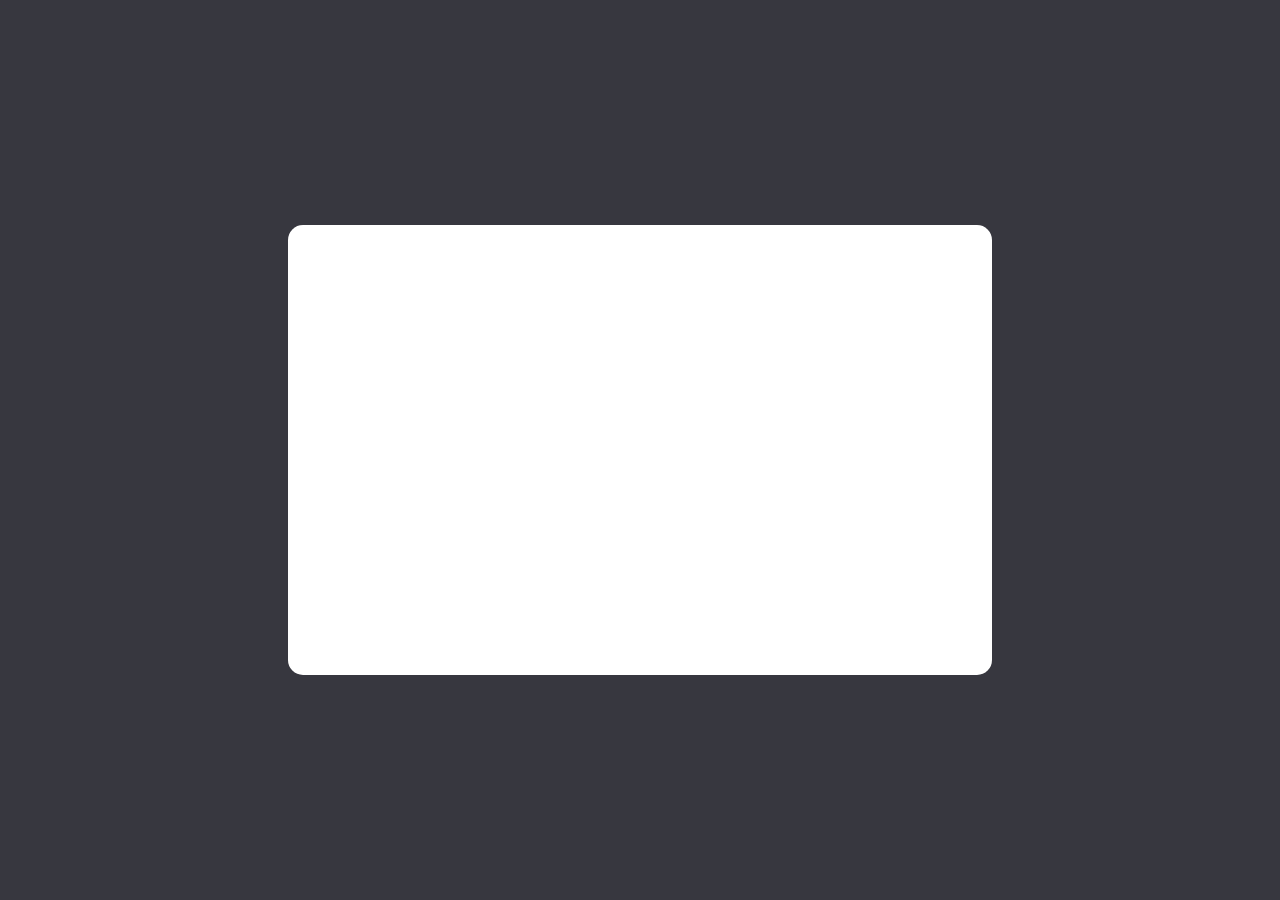
==== index.html @ 757e1ee1 "Initial code base for project" ====
<!DOCTYPE html>
<html lang="en">
<head>
    <meta charset="UTF-8">
    <meta name="viewport" content="width=device-width, initial-scale=1.0" />
    <link rel="stylesheet" href="./css/style.css" />
    <title>Memory Card Game</title>
</head>
<body>
    <div class="game-section">
        <div class="container">
        </div>
    </div>



    <script src="./js/index.js"></script>
</body>
</html>
---- css/style.css ----
/* Fonts */
/* Bungee Spice */
@import url('https://fonts.googleapis.com/css2?family=Bungee+Spice&display=swap');

/* Poppins */
@import url('https://fonts.googleapis.com/css2?family=Poppins:ital,wght@0,100;0,200;0,300;0,400;0,500;0,600;0,700;0,800;0,900;1,100;1,200;1,300;1,400;1,500;1,600;1,700;1,800;1,900&display=swap');

/* Main Framework */
:root {
    --main-font: 'Poppins', sans-serif;
    --funny-font: 'Bungee Spice', sans-serif;
    --contianer-background : #EDEDED;
    --background-color: #37373f;
    --font-default-color: #212529;
}


/* General Normalization */
*, 
*::after, 
*::before {
    padding: 0;
    margin: 0;
    box-sizing: border-box;
}

span, a {
    display: inline-block;
}

a {
    text-decoration: none;
    color: inherit;
    cursor: pointer;
}

img {
    display: block;
}

body {
    font-family: var(--main-font);
    background-color: var(--background-color);
}

h1, h2, h3, h4, h5, h6 {
    font-family: var(--main-font);
}

/* Start Project */
.game-section {
    height: 100vh;
    display: flex;
    justify-content: center;
    align-items: center;
}

.container {
    width: 55%;
    height: 50vh;
    margin-inline: auto;
    background-color: #FFF;
    border-radius: 15px;
}
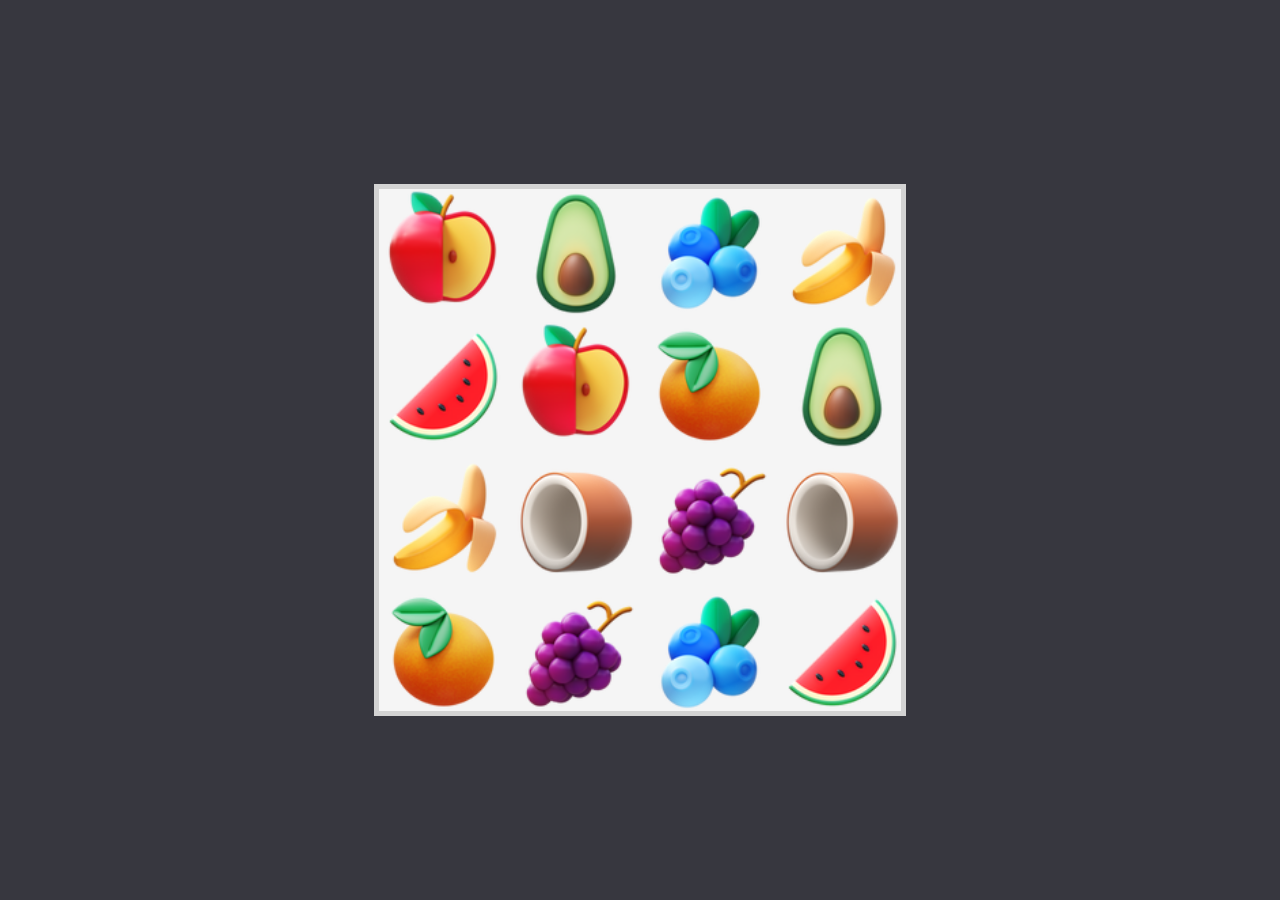
==== commit 104ea648: "initialize matrix with images + some initial styling" ====
--- a/index.html
+++ b/index.html
@@ -9,6 +9,9 @@
 <body>
     <div class="game-section">
         <div class="container">
+            <div id="matrix">
+
+            </div>
         </div>
     </div>
 
--- a/css/style.css
+++ b/css/style.css
@@ -55,14 +55,26 @@
     align-items: center;
 }
 
-.container {
+/* .container {
     width: 55%;
     height: 50vh;
     margin-inline: auto;
     background-color: #FFF;
     border-radius: 15px;
+} */
+
+#matrix {
+    height: 532px;
+    width: 532px;
+    display: grid;
+    grid-template-columns: repeat(4, 1fr); 
+    gap: 5px; 
+    background-color: whitesmoke;
+    border: 5px solid lightgrey;
 }
 
-
-
-
+.card {
+    height: 128px;
+    width: 128px; 
+    border-radius: 10px; 
+}
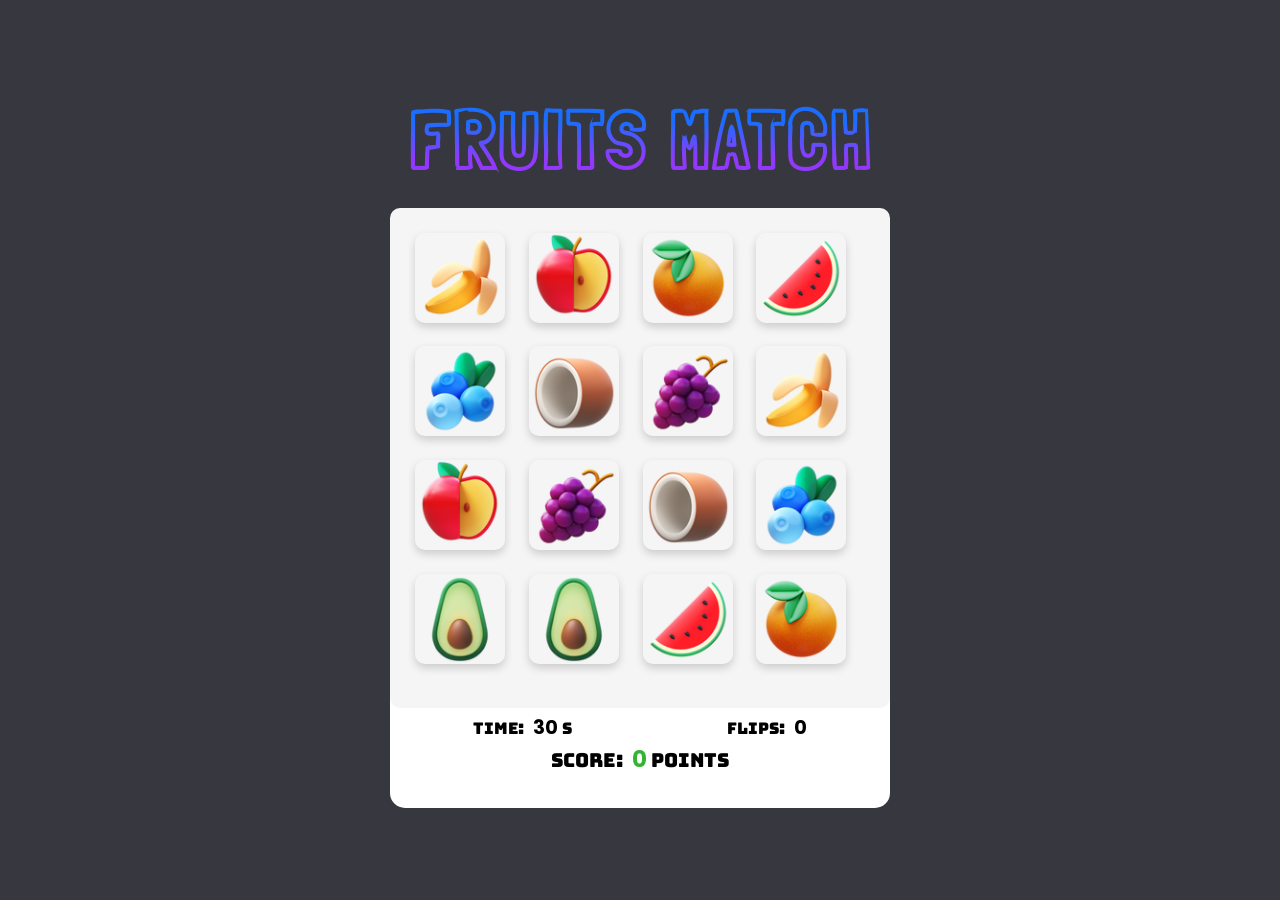
==== commit 810d70d8: "Adding initiateTime function, and the initial code for scoring system (countdown timer, and number o" ====
--- a/index.html
+++ b/index.html
@@ -7,16 +7,30 @@
     <title>Memory Card Game</title>
 </head>
 <body>
+   
     <div class="game-section">
+        <h1 class="game-name">Fruits Match</h1>
         <div class="container">
             <div id="matrix">
+            </div>
 
+            <div class="game-details">
+                <div>
+                    <span id="timer" class="timer">Time: 
+                        <span id="timer-info">30</span> s
+                    </span>
+    
+                    <span id="flips" class="flips">Flips: 
+                        <span id="flips-info">0</span>
+                    </span>
+                </div>
+            
+                <span id="score" class="score">Score: 
+                    <span id="score-info">0</span> Points
+                </span>
             </div>
         </div>
-    </div>
-
-
-
+        
     <script src="./js/index.js"></script>
 </body>
 </html>
--- a/css/style.css
+++ b/css/style.css
@@ -2,13 +2,25 @@
 /* Bungee Spice */
 @import url('https://fonts.googleapis.com/css2?family=Bungee+Spice&display=swap');
 
+/* Bungee */
+@import url('https://fonts.googleapis.com/css2?family=Bungee&display=swap');
+
 /* Poppins */
 @import url('https://fonts.googleapis.com/css2?family=Poppins:ital,wght@0,100;0,200;0,300;0,400;0,500;0,600;0,700;0,800;0,900;1,100;1,200;1,300;1,400;1,500;1,600;1,700;1,800;1,900&display=swap');
+
+/* Honk */
+@import url('https://fonts.googleapis.com/css2?family=Honk&display=swap');
+
+/* Londrina Outline */
+@import url('https://fonts.googleapis.com/css2?family=Londrina+Outline&display=swap');
+
 
 /* Main Framework */
 :root {
     --main-font: 'Poppins', sans-serif;
+    --funny-font-II: 'Bungee', sans-serif;
     --funny-font: 'Bungee Spice', sans-serif;
+    --second-funny-font : "Honk", system-ui;
     --contianer-background : #EDEDED;
     --background-color: #37373f;
     --font-default-color: #212529;
@@ -53,28 +65,133 @@
     display: flex;
     justify-content: center;
     align-items: center;
+    flex-direction: column;
 }
 
-/* .container {
-    width: 55%;
-    height: 50vh;
+.game-name {
+    font-size: 52px;
+    margin-bottom: 20px;
+    font-family: var(--funny-font);
+    font-family: "Londrina Outline", sans-serif;
+    text-transform: uppercase;
+    letter-spacing: 0.05em;
+    font-size: 5em;
+    background: linear-gradient(to bottom, #1B6DFD 30%,#9238FD 70%);
+    background-clip: inherit;
+    -webkit-text-fill-color: transparent;
+    -webkit-background-clip: text;
+}
+
+.container {
+    width: 500px;
+    height: 600px;
     margin-inline: auto;
     background-color: #FFF;
     border-radius: 15px;
-} */
+}
+
 
 #matrix {
-    height: 532px;
-    width: 532px;
+    padding: 25px;
+    height: 500px;
+    width: 500px;
     display: grid;
     grid-template-columns: repeat(4, 1fr); 
     gap: 5px; 
     background-color: whitesmoke;
-    border: 5px solid lightgrey;
+    border-radius: 10px;
 }
 
 .card {
-    height: 128px;
-    width: 128px; 
+    height: 90px;
+    width: 90px; 
     border-radius: 10px; 
+    box-shadow: 0 4px 8px rgba(0, 0, 0, 0.17); 
+    /* transition: transform 0.2s ease-in-out;  */
 }
+
+.matched {
+    animation: pulse 1.5s;
+    opacity: 0.7; 
+    /* filter: grayscale(10%); */
+    background-color: #34B433;
+}
+
+@keyframes pulse {
+    0% {
+    transform: scale(0.9);
+    box-shadow: 0 4px 8px rgba(51, 180, 51, 0.8);
+    }
+    50% {
+        transform: scale(1);
+        box-shadow: 0 3px 6px rgba(51, 180, 51, 0.6);
+    }
+    100% {
+    transform: scale(1.02);
+    box-shadow: 0 2px 4px rgba(51, 180, 51, 0.4);
+    }
+}
+
+.card.shake{
+    animation: shake 0.30s ease-in-out;
+}
+
+@keyframes shake {
+    0%, 100%{
+    transform: translateX(0);
+    }
+    20%{
+    transform: translateX(-10px);
+    }
+    40%{
+    transform: translateX(10px);
+    }
+    60%{
+    transform: translateX(-5px);
+    }
+    80%{
+    transform: translateX(5px);
+    }
+}
+
+.game-details {
+    padding: 5px;
+    margin-inline: auto;
+}
+
+.game-details div {
+    display: flex;
+    justify-content: space-around;
+    align-items: center;
+}
+
+.game-details > span {
+    text-align: center;
+    font-size: larger;
+}
+
+
+.game-details .timer,
+.game-details .flips,
+.game-details .score {
+    font-family: var(--funny-font-II);
+}
+
+.game-details .score {
+    display: block;
+}
+
+
+.game-details #flips-info, 
+.game-details #timer-info,
+.game-details #score-info {
+    font-family: var(--main-font);
+    font-weight: bolder;
+    font-size: larger;
+    margin-left: 5px;
+}
+
+.game-details #score-info {
+    color: #34B433;
+}
+
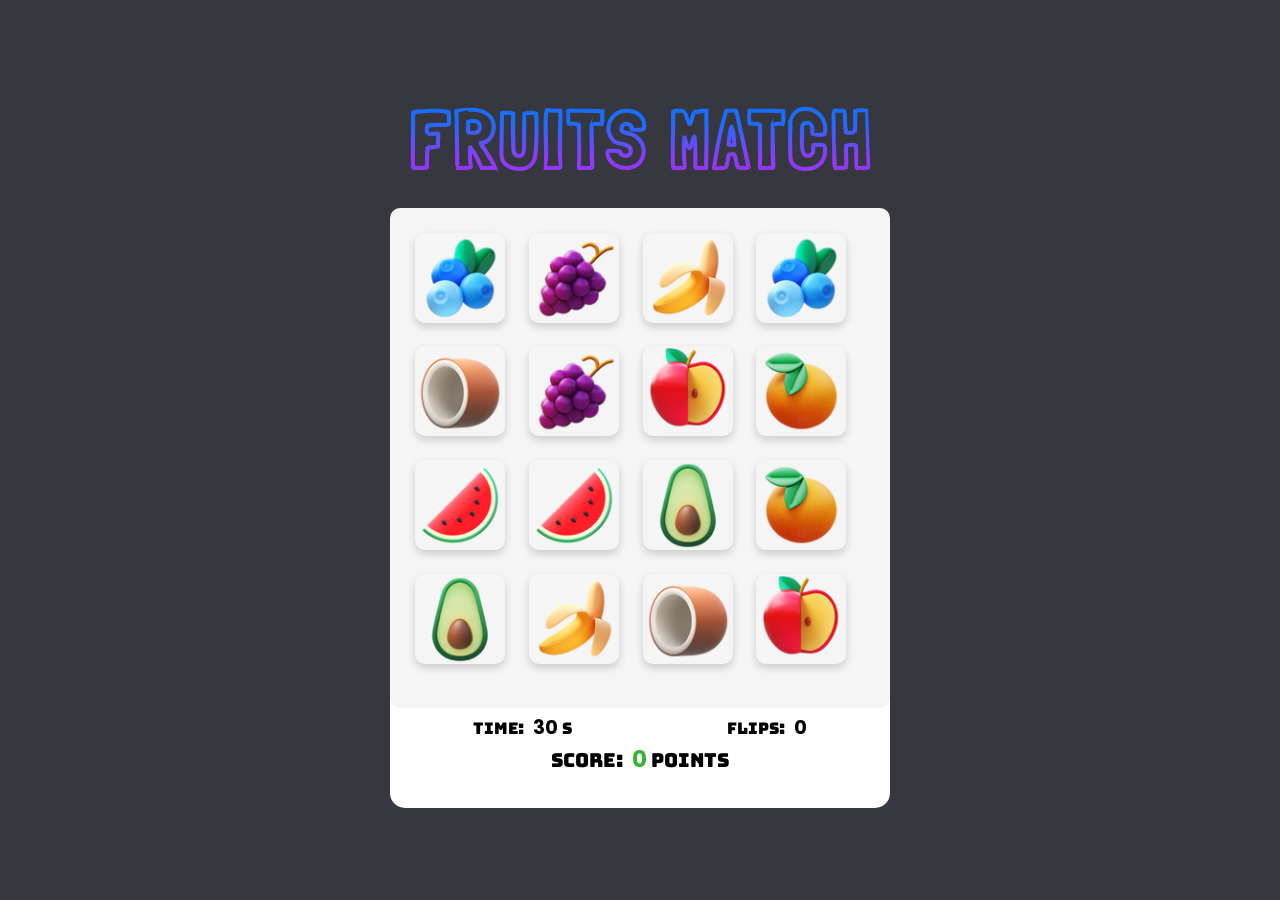
==== commit bb832c93: "Added Show Result functionality" ====
--- a/index.html
+++ b/index.html
@@ -30,7 +30,14 @@
                 </span>
             </div>
         </div>
-        
+        <div class="results-message hidden">
+            <img class="resultIcon" src="" alt="result-image">
+
+            <h1 class="message"></h1>
+            <h3 class="score-result"></h3>
+
+        </div>
+        <div class="game-overlay hidden"></div>
     <script src="./js/index.js"></script>
 </body>
 </html>
--- a/css/style.css
+++ b/css/style.css
@@ -195,3 +195,38 @@
     color: #34B433;
 }
 
+/* Results PopUp */
+.hidden {
+    display: none;
+}
+
+
+.results-message {
+    position: absolute;
+    top: 50%;
+    left: 50%;
+    transform: translate(-50%, -50%);
+    
+    width: 40%;
+    background-color: #EDEDED;
+    padding: 5rem;
+    border-radius: 10px;
+    box-shadow: 0 3rem 5rem rgba(0, 0, 0, 0.3);
+    z-index: 10;
+    text-align: center;
+}
+
+.results-message img {
+    margin-inline: auto;
+}
+
+.game-overlay {
+    position: absolute;
+    width: 100%;
+    height: 100%;
+    top: 0;
+    right: 0;
+    background-color: rgba(0, 0, 0, 0.6);
+    backdrop-filter: blur(2px);
+    z-index: 9;
+}
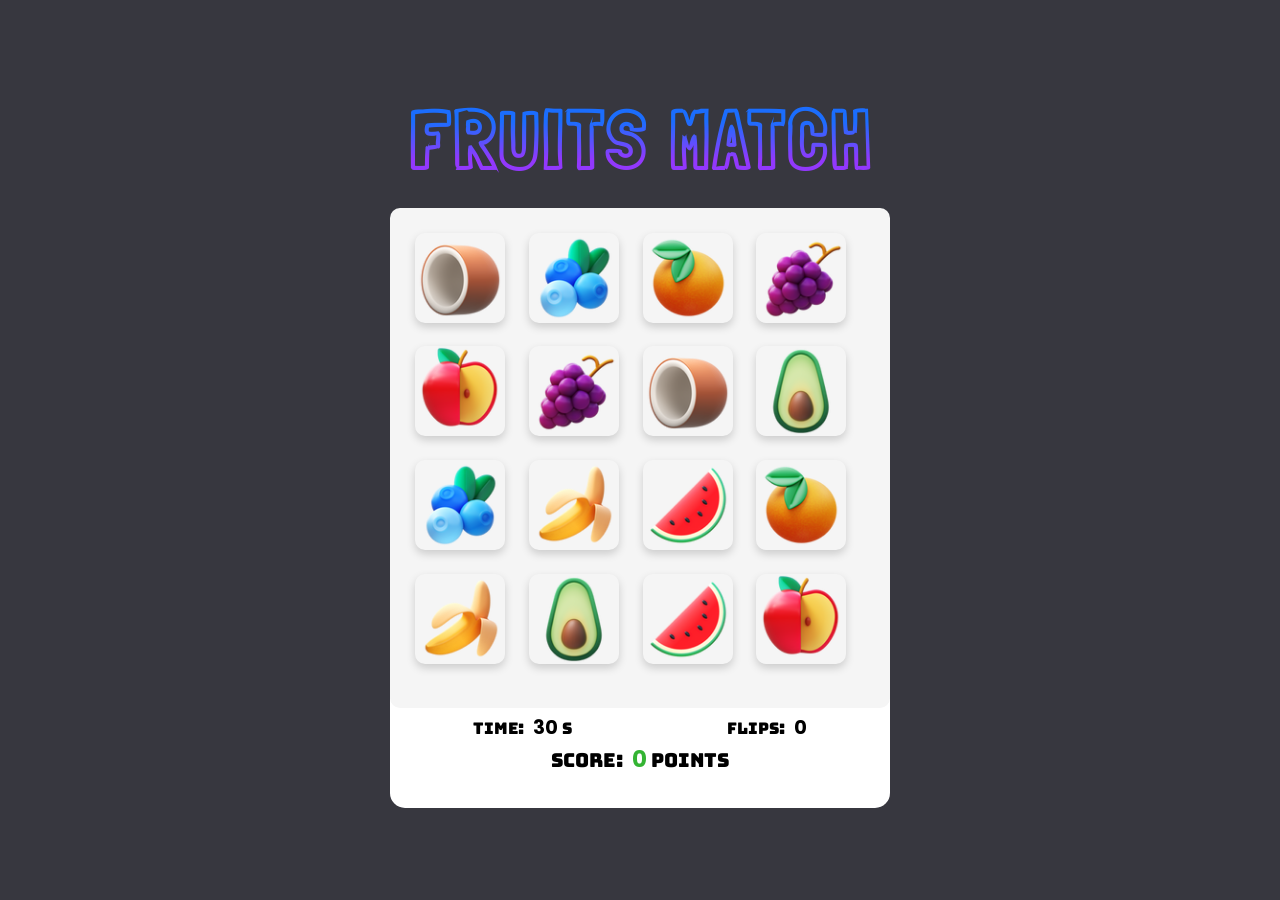
==== commit 7dc17b10: "adding (refreshgame) function + a button in html with its styling adding the refresh function to be " ====
--- a/index.html
+++ b/index.html
@@ -7,7 +7,7 @@
     <title>Memory Card Game</title>
 </head>
 <body>
-   
+
     <div class="game-section">
         <h1 class="game-name">Fruits Match</h1>
         <div class="container">
@@ -30,14 +30,19 @@
                 </span>
             </div>
         </div>
+        
+        
         <div class="results-message hidden">
+    
             <img class="resultIcon" src="" alt="result-image">
-
             <h1 class="message"></h1>
             <h3 class="score-result"></h3>
 
+            <button onclick="refreshGame()" id="refresh-button">Play Again</button>
         </div>
         <div class="game-overlay hidden"></div>
+    </div>
+
     <script src="./js/index.js"></script>
 </body>
 </html>
--- a/css/style.css
+++ b/css/style.css
@@ -230,3 +230,15 @@
     backdrop-filter: blur(2px);
     z-index: 9;
 }
+
+button {
+    padding: 10px 20px;
+    border: none;
+    border-radius: 10px;
+    background-color: #9138fdc7;
+    color: #EDEDED;
+    font-size: 1.2rem;
+    font-weight: 500;
+    margin-top: 20px;
+    cursor: pointer;
+}
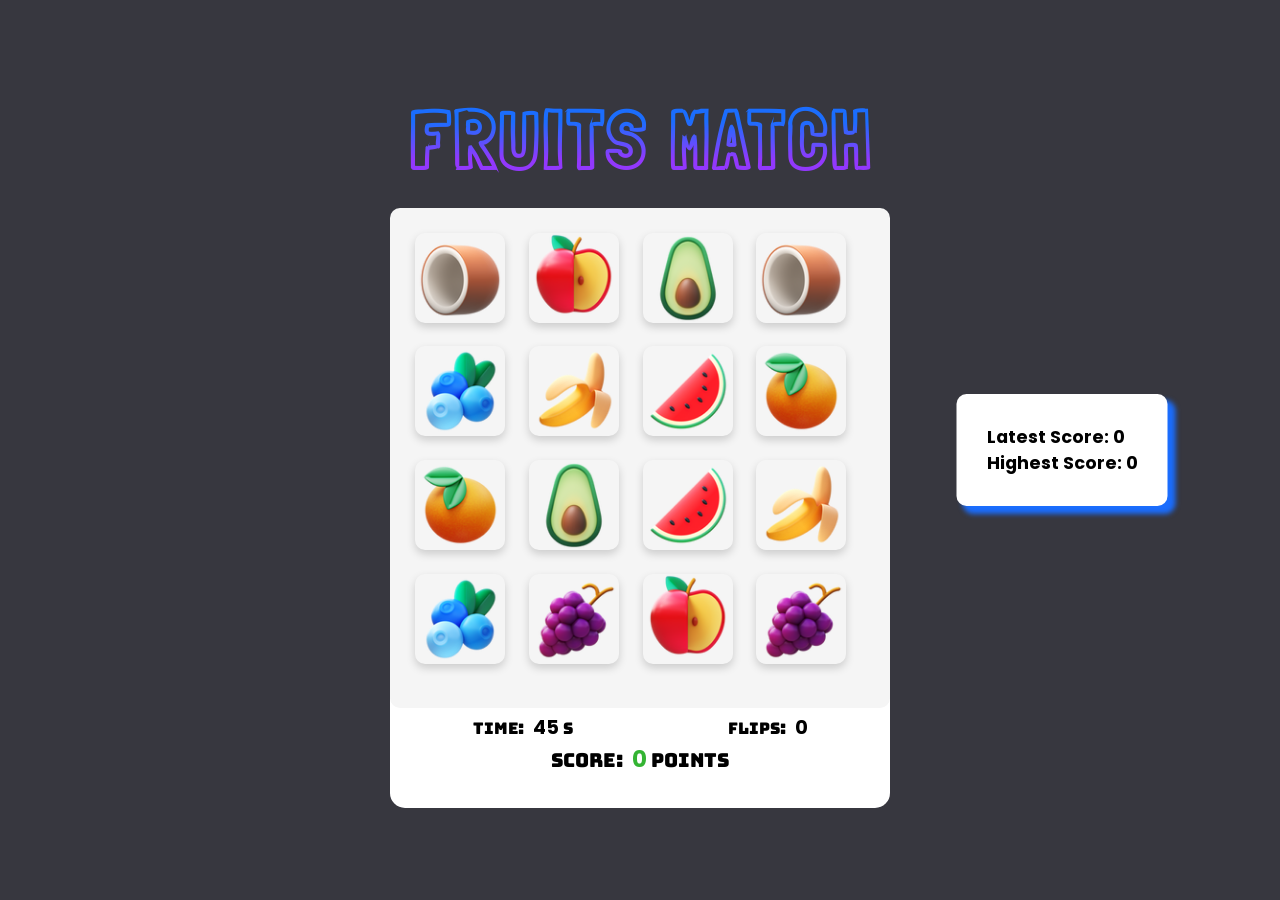
==== commit d9f5fb7e: "Saving highest/latest score to localStorage + their display and initial css" ====
--- a/index.html
+++ b/index.html
@@ -7,7 +7,6 @@
     <title>Memory Card Game</title>
 </head>
 <body>
-
     <div class="game-section">
         <h1 class="game-name">Fruits Match</h1>
         <div class="container">
@@ -17,7 +16,7 @@
             <div class="game-details">
                 <div>
                     <span id="timer" class="timer">Time: 
-                        <span id="timer-info">30</span> s
+                        <span id="timer-info">45</span> s
                     </span>
     
                     <span id="flips" class="flips">Flips: 
@@ -33,8 +32,9 @@
         
         
         <div class="results-message hidden">
-    
+       
             <img class="resultIcon" src="" alt="result-image">
+
             <h1 class="message"></h1>
             <h3 class="score-result"></h3>
 
@@ -43,6 +43,19 @@
         <div class="game-overlay hidden"></div>
     </div>
 
+    
+    <div class="scores">
+        <span id="latest-score" class="latest-score">Latest Score: 
+            <span id="latest-score-info"> </span> 
+        </span>
+        <br>
+        <span id="highest-score" class="highest-score">Highest Score: 
+            <span id="highest-score-info"> </span>
+        </span>
+    </div>
+</div>
+
+
     <script src="./js/index.js"></script>
 </body>
 </html>
--- a/css/style.css
+++ b/css/style.css
@@ -13,6 +13,8 @@
 
 /* Londrina Outline */
 @import url('https://fonts.googleapis.com/css2?family=Londrina+Outline&display=swap');
+
+
 
 
 /* Main Framework */
@@ -195,6 +197,8 @@
     color: #34B433;
 }
 
+
+
 /* Results PopUp */
 .hidden {
     display: none;
@@ -241,4 +245,26 @@
     font-weight: 500;
     margin-top: 20px;
     cursor: pointer;
-}
+    transition: all 0.2s ease-in-out;
+}
+
+button:hover {
+    background-color: #9238FD;
+    transform: scale(1.05);
+}
+
+.scores {
+    position: absolute;
+    background-color: #FFF;
+    padding: 30px;
+
+    top: 50%;
+    left: 83%;
+    transform: translate(-50%, -50%);
+    border-radius: 10px;
+    font-family: 'Poppins', sans-serif;
+    font-weight: 700;
+    font-size: 1.1rem;
+    box-shadow: 7px 7px 5px 1px #1B6DFD;
+    
+}
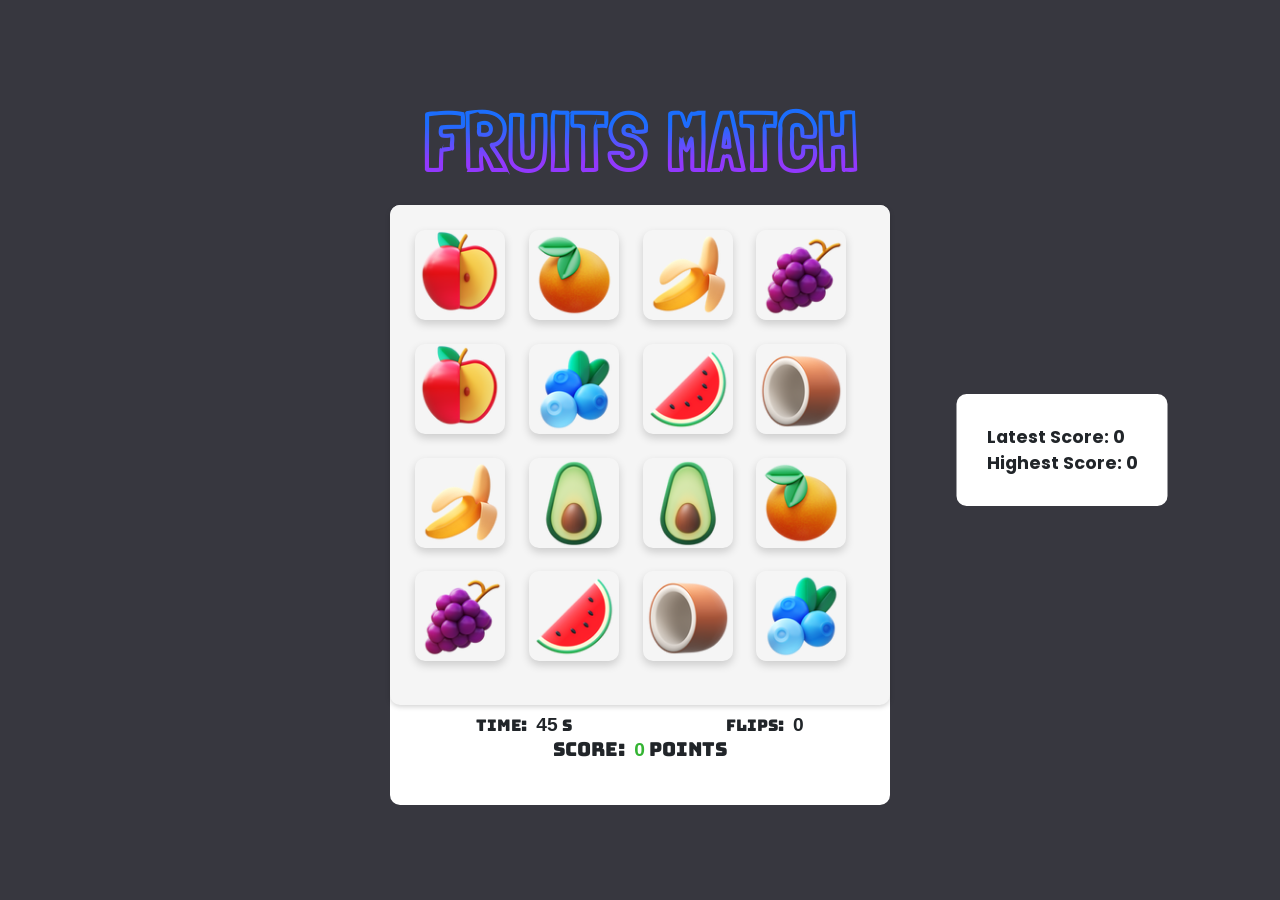
==== commit b5c1c4d3: "Enhanced CSS & html comments, and removed unnecessary code snippets" ====
--- a/index.html
+++ b/index.html
@@ -3,10 +3,13 @@
 <head>
     <meta charset="UTF-8">
     <meta name="viewport" content="width=device-width, initial-scale=1.0" />
+    
+    <!-- Import CSS folder to project -->
     <link rel="stylesheet" href="./css/style.css" />
     <title>Memory Card Game</title>
 </head>
 <body>
+    <!-- START GAME STRUCTURE -->
     <div class="game-section">
         <h1 class="game-name">Fruits Match</h1>
         <div class="container">
@@ -42,8 +45,9 @@
         </div>
         <div class="game-overlay hidden"></div>
     </div>
+    <!-- END GAME STRUCTURE -->
 
-    
+    <!-- START SCORING BOARD STRUCTURE -->
     <div class="scores">
         <span id="latest-score" class="latest-score">Latest Score: 
             <span id="latest-score-info"> </span> 
@@ -53,9 +57,10 @@
             <span id="highest-score-info"> </span>
         </span>
     </div>
-</div>
+    <!-- END SCORING BOARD STRUCTURE -->
+   
 
-
+    <!-- Import JS folder to project -->
     <script src="./js/index.js"></script>
 </body>
 </html>
--- a/css/style.css
+++ b/css/style.css
@@ -1,35 +1,44 @@
-/* Fonts */
-/* Bungee Spice */
-@import url('https://fonts.googleapis.com/css2?family=Bungee+Spice&display=swap');
-
+/* Importing Fonts from Google Fonts */
 /* Bungee */
 @import url('https://fonts.googleapis.com/css2?family=Bungee&display=swap');
 
 /* Poppins */
 @import url('https://fonts.googleapis.com/css2?family=Poppins:ital,wght@0,100;0,200;0,300;0,400;0,500;0,600;0,700;0,800;0,900;1,100;1,200;1,300;1,400;1,500;1,600;1,700;1,800;1,900&display=swap');
 
-/* Honk */
-@import url('https://fonts.googleapis.com/css2?family=Honk&display=swap');
-
 /* Londrina Outline */
 @import url('https://fonts.googleapis.com/css2?family=Londrina+Outline&display=swap');
 
 
 
-
-/* Main Framework */
+/* =================================== Main Framework =================================== */
 :root {
+    /* Main fonts for game */
     --main-font: 'Poppins', sans-serif;
-    --funny-font-II: 'Bungee', sans-serif;
-    --funny-font: 'Bungee Spice', sans-serif;
-    --second-funny-font : "Honk", system-ui;
-    --contianer-background : #EDEDED;
+    --funny-font: 'Bungee', sans-serif;
+    --game-title-font: "Londrina Outline", sans-serif;
+
+    /* Main Colors */
+    --matrix-background : whitesmoke;
     --background-color: #37373f;
     --font-default-color: #212529;
-}
-
-
-/* General Normalization */
+    --green-color: #34B433;
+
+    /* Gradiant colors */
+    --gradient-color-I : #1B6DFD;
+    --gradient-color-II : #9238FD;
+
+    /* Shadow Variables */
+    --shadow-variable-I : 9px;
+    --shadow-variable-I- : -9px;
+    --shadow-variable-blur-I : 2px;
+    --shadow-variable-blur-II : 3px;
+
+    /* border radias variable */
+    --radius-variable : 10px;
+}
+
+
+/* =================================== General Normalization =================================== */
 *, 
 *::after, 
 *::before {
@@ -38,16 +47,6 @@
     box-sizing: border-box;
 }
 
-span, a {
-    display: inline-block;
-}
-
-a {
-    text-decoration: none;
-    color: inherit;
-    cursor: pointer;
-}
-
 img {
     display: block;
 }
@@ -55,13 +54,35 @@
 body {
     font-family: var(--main-font);
     background-color: var(--background-color);
-}
-
-h1, h2, h3, h4, h5, h6 {
-    font-family: var(--main-font);
-}
-
-/* Start Project */
+    color: var(--font-default-color);
+}
+
+.container {
+    width: 500px;
+    height: 600px;
+    margin-inline: auto;
+    background-color: #FFF;
+    border-radius: var(--radius-variable);
+}
+
+/* =================================== Start Project Styling =================================== */
+
+/* Game Title */
+.game-name {
+    font-size: 5rem;
+    margin-bottom: 15px;
+    font-family: var(--game-title-font);
+    text-transform: uppercase;
+    letter-spacing: 0.1rem;
+
+    /* settings for gradiant color */
+    background: linear-gradient(to bottom, var(--gradient-color-I) 30%, var(--gradient-color-II) 70%);
+    background-clip: inherit;
+    -webkit-text-fill-color: transparent;
+    -webkit-background-clip: text;
+}
+
+/* Styling game and cards */
 .game-section {
     height: 100vh;
     display: flex;
@@ -69,29 +90,6 @@
     align-items: center;
     flex-direction: column;
 }
-
-.game-name {
-    font-size: 52px;
-    margin-bottom: 20px;
-    font-family: var(--funny-font);
-    font-family: "Londrina Outline", sans-serif;
-    text-transform: uppercase;
-    letter-spacing: 0.05em;
-    font-size: 5em;
-    background: linear-gradient(to bottom, #1B6DFD 30%,#9238FD 70%);
-    background-clip: inherit;
-    -webkit-text-fill-color: transparent;
-    -webkit-background-clip: text;
-}
-
-.container {
-    width: 500px;
-    height: 600px;
-    margin-inline: auto;
-    background-color: #FFF;
-    border-radius: 15px;
-}
-
 
 #matrix {
     padding: 25px;
@@ -100,25 +98,25 @@
     display: grid;
     grid-template-columns: repeat(4, 1fr); 
     gap: 5px; 
-    background-color: whitesmoke;
-    border-radius: 10px;
+    background-color: var(--matrix-background);
+    border-radius: var(--radius-variable);
+    box-shadow: 0px 2px 5px rgba(0, 0, 0, 0.17); 
 }
 
 .card {
     height: 90px;
     width: 90px; 
-    border-radius: 10px; 
+    border-radius: var(--radius-variable); 
     box-shadow: 0 4px 8px rgba(0, 0, 0, 0.17); 
-    /* transition: transform 0.2s ease-in-out;  */
 }
 
 .matched {
     animation: pulse 1.5s;
     opacity: 0.7; 
-    /* filter: grayscale(10%); */
-    background-color: #34B433;
-}
-
+    background-color: var(--green-color);
+}
+
+/* KeyFrame for pulse effect for matched cards in correct case */
 @keyframes pulse {
     0% {
     transform: scale(0.9);
@@ -134,10 +132,7 @@
     }
 }
 
-.card.shake{
-    animation: shake 0.30s ease-in-out;
-}
-
+/* KeyFrame for pulse effect for unmatched cards in wrong case */
 @keyframes shake {
     0%, 100%{
     transform: translateX(0);
@@ -156,9 +151,15 @@
     }
 }
 
+.card.shake{
+    animation: shake 0.30s ease-in-out;
+}
+
+/* =================================== Start Scoring System Styling =================================== */
+
+/* Start designing results board for current game */
 .game-details {
-    padding: 5px;
-    margin-inline: auto;
+    padding: 9px;
 }
 
 .game-details div {
@@ -169,41 +170,38 @@
 
 .game-details > span {
     text-align: center;
-    font-size: larger;
-}
-
+    font-size: 1.2rem;
+}
 
 .game-details .timer,
 .game-details .flips,
 .game-details .score {
-    font-family: var(--funny-font-II);
+    font-family: var(--funny-font);
 }
 
 .game-details .score {
     display: block;
 }
-
 
 .game-details #flips-info, 
 .game-details #timer-info,
 .game-details #score-info {
     font-family: var(--main-font);
-    font-weight: bolder;
-    font-size: larger;
+    font-weight: 800;
+    font-size: 1.2rem;
     margin-left: 5px;
 }
 
+/* Setting green-color for score value */
 .game-details #score-info {
-    color: #34B433;
-}
-
-
-
-/* Results PopUp */
+    color: var(--green-color);
+}
+
+/* =================================== Styling Modal Message =================================== */
+/* Class for hiding modal */
 .hidden {
     display: none;
 }
-
 
 .results-message {
     position: absolute;
@@ -212,9 +210,9 @@
     transform: translate(-50%, -50%);
     
     width: 40%;
-    background-color: #EDEDED;
+    background-color: var(--matrix-background);
     padding: 5rem;
-    border-radius: 10px;
+    border-radius: var(--radius-variable);
     box-shadow: 0 3rem 5rem rgba(0, 0, 0, 0.3);
     z-index: 10;
     text-align: center;
@@ -224,6 +222,7 @@
     margin-inline: auto;
 }
 
+/* Styling the overlay background for modal with low opacity */
 .game-overlay {
     position: absolute;
     width: 100%;
@@ -235,12 +234,13 @@
     z-index: 9;
 }
 
+/* Styling buttons especially in modal */
 button {
     padding: 10px 20px;
     border: none;
-    border-radius: 10px;
+    border-radius: var(--radius-variable);
     background-color: #9138fdc7;
-    color: #EDEDED;
+    color: var(--matrix-background);
     font-size: 1.2rem;
     font-weight: 500;
     margin-top: 20px;
@@ -249,10 +249,12 @@
 }
 
 button:hover {
-    background-color: #9238FD;
+    background-color: var(--gradient-color-II);
     transform: scale(1.05);
 }
 
+
+/* =================================== Styling Scoring Board =================================== */
 .scores {
     position: absolute;
     background-color: #FFF;
@@ -261,10 +263,44 @@
     top: 50%;
     left: 83%;
     transform: translate(-50%, -50%);
-    border-radius: 10px;
-    font-family: 'Poppins', sans-serif;
+
+    border-radius: var(--radius-variable);
     font-weight: 700;
     font-size: 1.1rem;
-    box-shadow: 7px 7px 5px 1px #1B6DFD;
-    
-}
+    animation: scoresBoardAnimation 10s infinite;
+}
+
+
+/* KeyFrame for animation of scoring board  */
+@keyframes scoresBoardAnimation {
+    0%, 100% {
+        box-shadow: 0px 0px 0px 1px var(--gradient-color-I);
+    }
+    10% {
+        box-shadow: var(--shadow-variable-I) 0px var(--shadow-variable-blur-I) 1px var(--gradient-color-I);
+    }
+    20% {
+        box-shadow: var(--shadow-variable-I) var(--shadow-variable-I) var(--shadow-variable-blur-II) 1px var(--gradient-color-I);
+    }
+    30% {
+        box-shadow: 0px var(--shadow-variable-I) var(--shadow-variable-blur-I) 1px #4364ff;
+    }
+    40% {
+        box-shadow: var(--shadow-variable-I-) var(--shadow-variable-I) var(--shadow-variable-blur-II) 1px #605aff;
+    }
+    50% {
+        box-shadow: var(--shadow-variable-I-) 0px var(--shadow-variable-blur-I) 1px #7a4cff;
+    }
+    60% {
+        box-shadow: var(--shadow-variable-I-) var(--shadow-variable-I-) var(--shadow-variable-blur-II) 1px #7a4cff;
+        }
+    70% {
+        box-shadow: 0px var(--shadow-variable-I-) var(--shadow-variable-blur-I) 1px #7a4cff;
+    }
+    80% {
+        box-shadow: 8px var(--shadow-variable-I-) var(--shadow-variable-blur-II) 1px var(--gradient-color-II);
+    }
+    90% {
+        box-shadow: var(--shadow-variable-I) 0px var(--shadow-variable-blur-I) 1px var(--gradient-color-II);
+    }
+}
